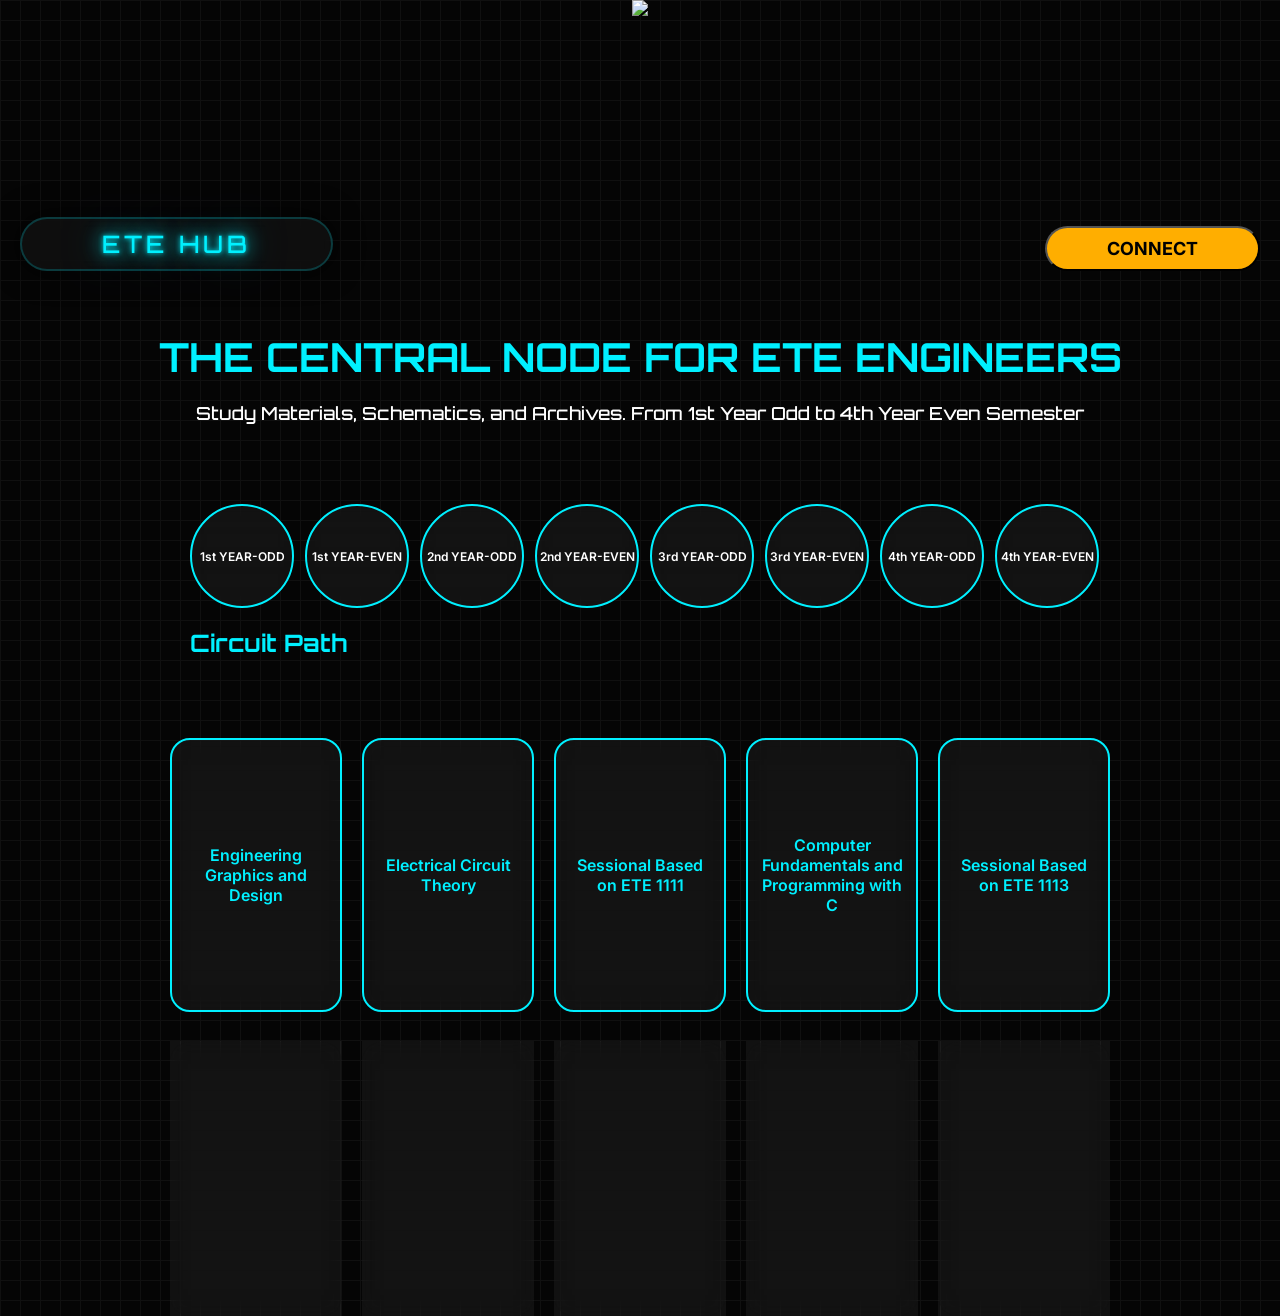
==== home.html @ 5af94e94 "creating an website for the dept" ====
<!DOCTYPE html>
<html lang="en">
<head>
    <meta charset="UTF-8">
    <meta name="viewport" content="width=device-width, initial-scale=1.0">
    <title>ETE-HUM</title>
    <link rel="stylesheet" href="style.css">
        <link rel="preconnect" href="https://fonts.googleapis.com">
    <link rel="preconnect" href="https://fonts.gstatic.com" crossorigin>
    <link href="https://fonts.googleapis.com/css2?family=Inter:wght@400;600;700&family=Orbitron:wght@500;700&display=swap" rel="stylesheet">
</head>
<body>
    <header class="brand">
        <img src="https://i.postimg.cc/B67m3Rxk/Whats-App-Image-2025-11-13-at-9-35-35-PM.jpg" class="brand-logo">
    </header>
    <header class="header">
        <div class="logo">
            ETE HUB
        </div>
        <nav>
        <ul class="search-bar">

            <li><button class="button">CONNECT</button></li>
        </ul>
       </nav> 
    </header>
    <main class="page">
        <div class="heading">
            THE CENTRAL NODE FOR ETE ENGINEERS
        </div>
        <div class="top-para">
            Study Materials, Schematics, and Archives. From 1st Year Odd to 4th Year Even Semester
        </div>
        <nav class="round-card">
            <div class="round-card-one"><a href="#">1st YEAR-ODD</a></div>
             <div class="round-card-two"><a href="#">1st YEAR-EVEN</a></div>
              <div class="round-card-three"><a href="#">2nd YEAR-ODD</a></div>
               <div class="round-card-four"><a href="#">2nd  YEAR-EVEN</a></div>
                <div class="round-card-five"><a href="#">3rd YEAR-ODD</a></div>
                 <div class="round-card-six"><a href="#">3rd YEAR-EVEN</a></div>
                  <div class="round-card-seven"><a href="#">4th YEAR-ODD</a></div>
                   <div class="round-card-eight"><a href="#">4th YEAR-EVEN</a></div>
        </nav>
      <h2 class="card-name">Circuit Path</h2>
        <div class="card">
            
            <div class="card-one">Engineering Graphics and Design </div>
               <div class="card-two"> Electrical Circuit Theory</div>
                   <div class="card-three"> Sessional Based on ETE 1111</div>
                       <div class="card-four">Computer Fundamentals and Programming with C </div>
                           <div class="card-five">Sessional Based on ETE 1113 </div>
                               <div class="card-six">Physics </div>
                                   <div class="card-seven">Sessional Based on Phy 1115 </div>
                                       <div class="card-eight"> Calculus and Differential Equations</div>
                                           <div class="card-nine">Communicative English </div>
                                               <div class="card-ten">English Language Lab</div>
        </div>
    </main>
</body>
</html>
---- style.css ----
body {
  height: 100vh;
  padding: 0;
  margin: 0;
  background: linear-gradient(to right, #101010 1px, transparent 1px),
    linear-gradient(to bottom, #101010 1px, transparent 1px);
  background-size: 20px 20px;
  background-color: #050505;
}
.header {
  display: grid;
  color: white;
  grid-template-columns: auto auto;
  align-items: center;
  justify-content: space-between;
  padding-left: 20px;
}
.search-bar {
  display: grid;
  grid-template-columns: auto auto;
  list-style: none;
  column-gap: 20px;
  padding-top: 60px;
}
.logo {
  font-family: "Orbitron", sans-serif;
  font-size: 24px;
  letter-spacing: 4px;
  text-transform: uppercase;
  font-weight: 500;
  color: #00f0ff;
  text-shadow: 0 0 5px #00f0ff, 0 0 20px #00f0ff,
    0 0 40px rgba(0, 240, 255, 0.5);
  background-color: rgb(255, 255, 255, 0.01);
  padding: 10px 80px;
  border: 2px solid rgba(0, 240, 255, 0.2);
  background: rgba(20, 20, 20, 0.6);
  backdrop-filter: blur(10px);
  border-radius: 100px;
  box-shadow: 0 0 30px rgba(0, 0, 0, 0.8);
  animation: electric-pulse 4s infinite ease-in-out;
}

.button {
  background-color: #ffae00;
  padding: 10px 60px;
  transform: translateY(-25px);
  border-radius: 100px;
  font-size: 18px;
  font-family: "inter", sans-serif;
  font-weight: 700;
  transition: all 0.2s ease-in-out;
}
.button:hover {
  background-color: #ffbe33;

  box-shadow: 0 0 25px rgba(255, 174, 0, 0.6);
}

.heading {
  color: #00f0ff;
  font-family: "Orbitron", sans-serif;
  font-size: 40px;
  text-align: center;
  padding: 20px;
  font-weight: 700;
  animation: electric-pulse 4s infinite;
}
.top-para {
  color: white;
  text-align: center;
  font-family: "Orbitron", sans-serif;
  font-weight: 500;
  font-size: 18px;
}
a {
  text-decoration: none;
  color: white;
  font-size: 12px;
  font-family: "Inter", sans-serif;
  font-weight: 600;
}
.round-card {
  display: grid;
  grid-template-columns: 1fr 1fr 1fr 1fr 1fr 1fr 1fr 1fr;
  padding-left: 190px;
  padding-top: 80px;
  padding-right: 170px;

}
.round-card > * {
width: 100px;
  height: 100px;
  border-radius: 50%;
  background-color: rgba(255, 255, 255, 0.05);
  backdrop-filter: blur(8px);
  display: grid;
  justify-content: center;
  align-items: center;
  border: 2px solid rgba(0, 240, 255, 1);
  transition: all 0.2s ease-in-out;
}
.round-card > *:hover {
  transform: scale(1.1);
  border: 1px solid #00f0ff;
  box-shadow: 0 0 8px rgba(0, 240, 255, 0.6), 0 0 15px rgba(0, 240, 255, 0.3);
  background-color: rgba(0, 240, 255, 0.1);
  color: #00f0ff;
  cursor: pointer;
}
.round-card > *:active {
  border: 1px solid #00f0ff;
  box-shadow: 0 0 8px rgba(0, 240, 255, 0.8), 0 0 20px rgba(0, 240, 255, 0.4),
    0 0 30px rgba(0, 240, 255, 0.2);
  background-color: rgba(0, 240, 255, 0.15);
  color: #ffffff;
}
.card-name {
  color: #00f0ff;
  padding-left: 190px;
  font-family: "Orbitron", sans-serif;
}
.card {
  display: grid;
  grid-template-columns: 1fr 1fr 1fr 1fr 1fr;
  padding-left: 170px;
  padding-top: 60px;
 padding-right: 170px;
  color: #ffffff;
  font-family: "Inter", sans-serif;
  row-gap: 30px;
  font-size: 16px;
  font-weight: 600;
  text-align: center;
  justify-content: center;
  align-items: center;
    column-gap: 20px;
}
.card > * {
  color: #00f0ff;
  display: grid;
  height: 250px;
  background-color: rgba(255, 255, 255, 0.05);
  justify-content: center;
  align-items: center;
  border-radius: 20px;
  backdrop-filter: blur(10px);
  border: 2px solid rgba(0, 240, 255, 1);
  transition: all 0.2s ease-in-out;
  padding: 10px;
}
.card > *:hover {
  transform: scale(1.1);
  border: 1px solid #00f0ff;
  box-shadow: 0 0 8px rgba(0, 240, 255, 0.6), 0 0 15px rgba(0, 240, 255, 0.3);
  background-color: rgba(0, 240, 255, 0.1);
  color: #e0ffff;
  cursor: pointer;
}
.card > *:active {
  border: 1px solid #00f0ff;
  box-shadow: 0 0 8px rgba(0, 240, 255, 0.8), 0 0 20px rgba(0, 240, 255, 0.4),
    0 0 30px rgba(0, 240, 255, 0.2);
  background-color: rgba(0, 240, 255, 0.15);
  color: #ffffff;
}
.brand {
  display: grid;
  justify-items: center;
}
.brand-logo {
  height: 175px;
}
@keyframes electric-pulse {
  0%,
  100% {
    text-shadow: 0 0 5px #00f0ff, 0 0 20px rgba(0, 240, 255, 0.8),
      0 0 50px rgba(0, 240, 255, 0.4);
    opacity: 1;
  }
  50% {
    text-shadow: 0 0 2px #00f0ff, 0 0 15px rgba(0, 240, 255, 0.5),
      0 0 30px rgba(0, 240, 255, 0.2);
    opacity: 0.85;
  }
}
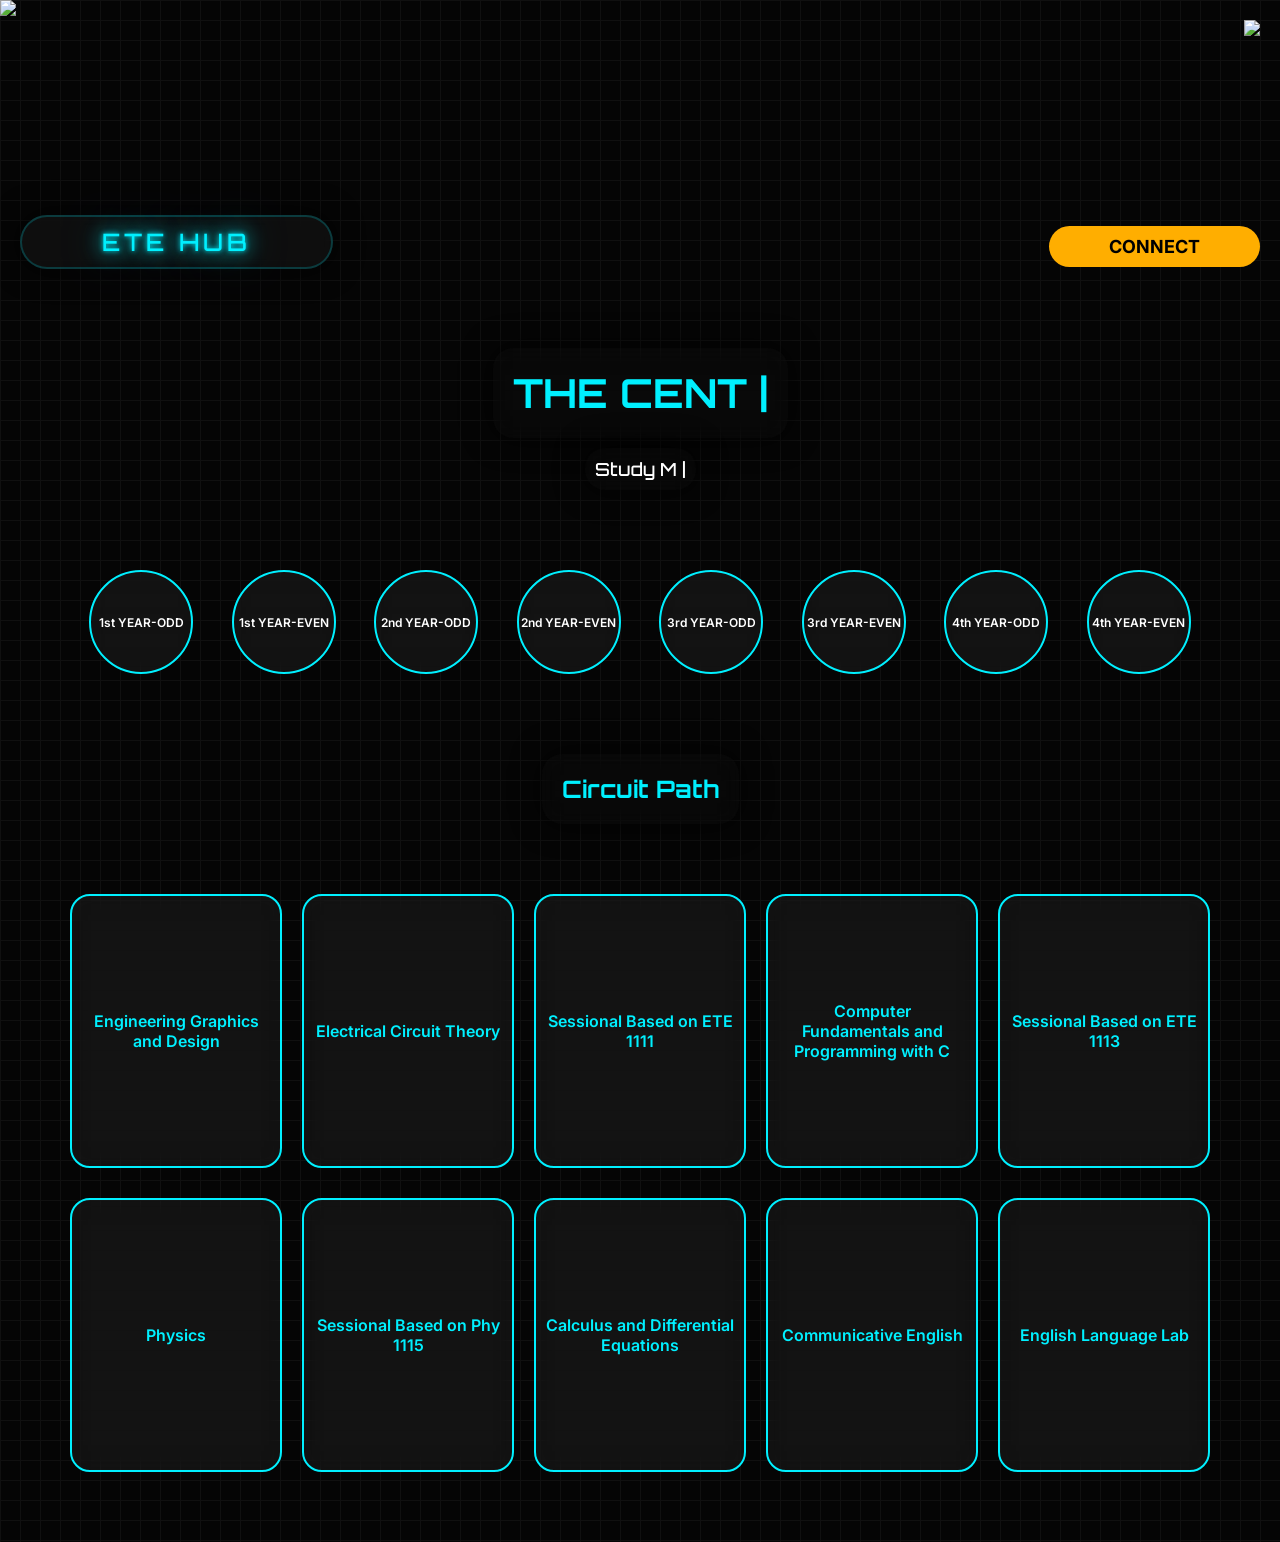
==== commit 97f42880: "modified" ====
--- a/home.html
+++ b/home.html
@@ -12,6 +12,9 @@
 <body>
     <header class="brand">
         <img src="https://i.postimg.cc/B67m3Rxk/Whats-App-Image-2025-11-13-at-9-35-35-PM.jpg" class="brand-logo">
+        <img src="https://i.postimg.cc/5ymBZmrt/E-logo.jpg" class="ete-logo">
+    <video autoplay loop muted playsinline class="video-deksotp"><source src="assests/2792370-hd_1920_1080_30fps.mp4"type="video/mp4" ></video>
+       <video autoplay loop muted playsinline class="video-mobile"><source src="assests/100493-656497720_medium.mp4"type="video/mp4" ></video>
     </header>
     <header class="header">
         <div class="logo">
@@ -26,10 +29,22 @@
     </header>
     <main class="page">
         <div class="heading">
-            THE CENTRAL NODE FOR ETE ENGINEERS
+            <span class="typeWriter" 
+        data-text='["THE CENTRAL NODE FOR ETE ENGINEERS"]' 
+        data-max="0.6" 
+        data-speed="2" 
+        data-start="500">
+  </span> 
+  
         </div>
         <div class="top-para">
-            Study Materials, Schematics, and Archives. From 1st Year Odd to 4th Year Even Semester
+                 <span class="typeWriter" 
+        data-text='[" Study Materials, Schematics, and Archives. From 1st Year Odd to 4th Year Even Semester"]' 
+        data-max="0.6" 
+        data-speed="2" 
+        data-start="500">
+  </span> 
+           
         </div>
         <nav class="round-card">
             <div class="round-card-one"><a href="#">1st YEAR-ODD</a></div>
@@ -57,4 +72,6 @@
         </div>
     </main>
 </body>
+<script src ="TypeLighterJS-Typewriter-master/typelighter.min.js"></script>
+
 </html>
--- a/style.css
+++ b/style.css
@@ -14,6 +14,7 @@
   align-items: center;
   justify-content: space-between;
   padding-left: 20px;
+  margin-bottom:40px;
 }
 .search-bar {
   display: grid;
@@ -40,7 +41,24 @@
   box-shadow: 0 0 30px rgba(0, 0, 0, 0.8);
   animation: electric-pulse 4s infinite ease-in-out;
 }
-
+.video-deksotp{
+   position: fixed;         
+  top: 0;
+  left: 0;
+  width: 100%;
+  height: 100%;
+  object-fit:cover;     
+  z-index: -1;       
+}
+.video-mobile{
+   position: fixed;         
+  top: 0;
+  left: 0;
+  width: 100%;
+  height: 100%;
+  object-fit:cover;     
+  z-index: -1;       
+}
 .button {
   background-color: #ffae00;
   padding: 10px 60px;
@@ -50,6 +68,7 @@
   font-family: "inter", sans-serif;
   font-weight: 700;
   transition: all 0.2s ease-in-out;
+  border: none;
 }
 .button:hover {
   background-color: #ffbe33;
@@ -65,6 +84,15 @@
   padding: 20px;
   font-weight: 700;
   animation: electric-pulse 4s infinite;
+  width: fit-content;
+  margin: 0 auto;
+    background-color: rgb(255, 255, 255, 0.01);
+  backdrop-filter: blur(10px);
+   border:none;
+    border-radius: 20px;
+  box-shadow: 0 0 30px rgba(0, 0, 0, 0.8);
+  margin-bottom: 10px;
+  max-width: 80%;
 }
 .top-para {
   color: white;
@@ -72,6 +100,14 @@
   font-family: "Orbitron", sans-serif;
   font-weight: 500;
   font-size: 18px;
+     background-color: rgb(255, 255, 255, 0.01);
+  backdrop-filter: blur(10px);
+    border-radius: 20px;
+  box-shadow: 0 0 30px rgba(0, 0, 0, 0.8);
+    width: fit-content;
+  margin: 0 auto;
+    padding: 10px;
+    max-width: 80%;
 }
 a {
   text-decoration: none;
@@ -81,12 +117,13 @@
   font-weight: 600;
 }
 .round-card {
-  display: grid;
-  grid-template-columns: 1fr 1fr 1fr 1fr 1fr 1fr 1fr 1fr;
-  padding-left: 190px;
-  padding-top: 80px;
-  padding-right: 170px;
-
+display: grid;
+padding:80px;
+    grid-template-columns: repeat(auto-fit, minmax(100px, 1fr)); 
+    gap: 20px;
+    justify-items: center;
+justify-content:center;
+  align-items:center;
 }
 .round-card > * {
 width: 100px;
@@ -117,15 +154,23 @@
 }
 .card-name {
   color: #00f0ff;
-  padding-left: 190px;
-  font-family: "Orbitron", sans-serif;
+  font-family: "Orbitron", sans-serif;
+  display:grid;
+  justify-items: center;
+  animation: electric-pulse 4s infinite ease-in-out;
+     background-color: rgb(255, 255, 255, 0.01);
+  backdrop-filter: blur(10px);
+    border-radius: 20px;
+  box-shadow: 0 0 30px rgba(0, 0, 0, 0.8);
+    width: fit-content;
+  margin: 0 auto;
+  padding: 20px;
+  max-width: 80%;
 }
 .card {
   display: grid;
-  grid-template-columns: 1fr 1fr 1fr 1fr 1fr;
-  padding-left: 170px;
-  padding-top: 60px;
- padding-right: 170px;
+  grid-template-columns: 2fr;
+  padding: 70px;
   color: #ffffff;
   font-family: "Inter", sans-serif;
   row-gap: 30px;
@@ -166,11 +211,18 @@
 }
 .brand {
   display: grid;
-  justify-items: center;
+    grid-template-columns: auto auto;
+   justify-content: space-between;
+}
+.ete-logo{
+  height: 100px; 
+padding: 20px;
+
 }
 .brand-logo {
   height: 175px;
 }
+
 @keyframes electric-pulse {
   0%,
   100% {
@@ -183,4 +235,45 @@
       0 0 30px rgba(0, 240, 255, 0.2);
     opacity: 0.85;
   }
-}+}
+
+@media (min-width: 600px) {
+    .card {
+        grid-template-columns: repeat(2, 1fr);
+    }
+       .video-mobile{
+      display: none;
+    }
+}
+@media (min-width: 1024px) {
+    .card {
+        grid-template-columns: repeat(5, 1fr); 
+    }
+    .video-mobile{
+      display: none;
+    }
+}
+@media (max-width: 768px) {
+    .card>* {
+        height: 100px; 
+        font-size: 14px; 
+        padding: 10px;   
+    }
+     .button{
+    padding: 10px 20px;
+  }
+   .logo{
+
+    padding: 10px 20px;
+  }
+  .brand{
+    justify-content:space-between;
+  }
+  .video-deksotp{
+    display: none;
+  }
+  body{
+    background-image: url(https://i.postimg.cc/L6j1nv4T/vecteezy-ai-generated-circuit-board-background-36185577.jpg);
+    background-size: cover;
+  }
+}
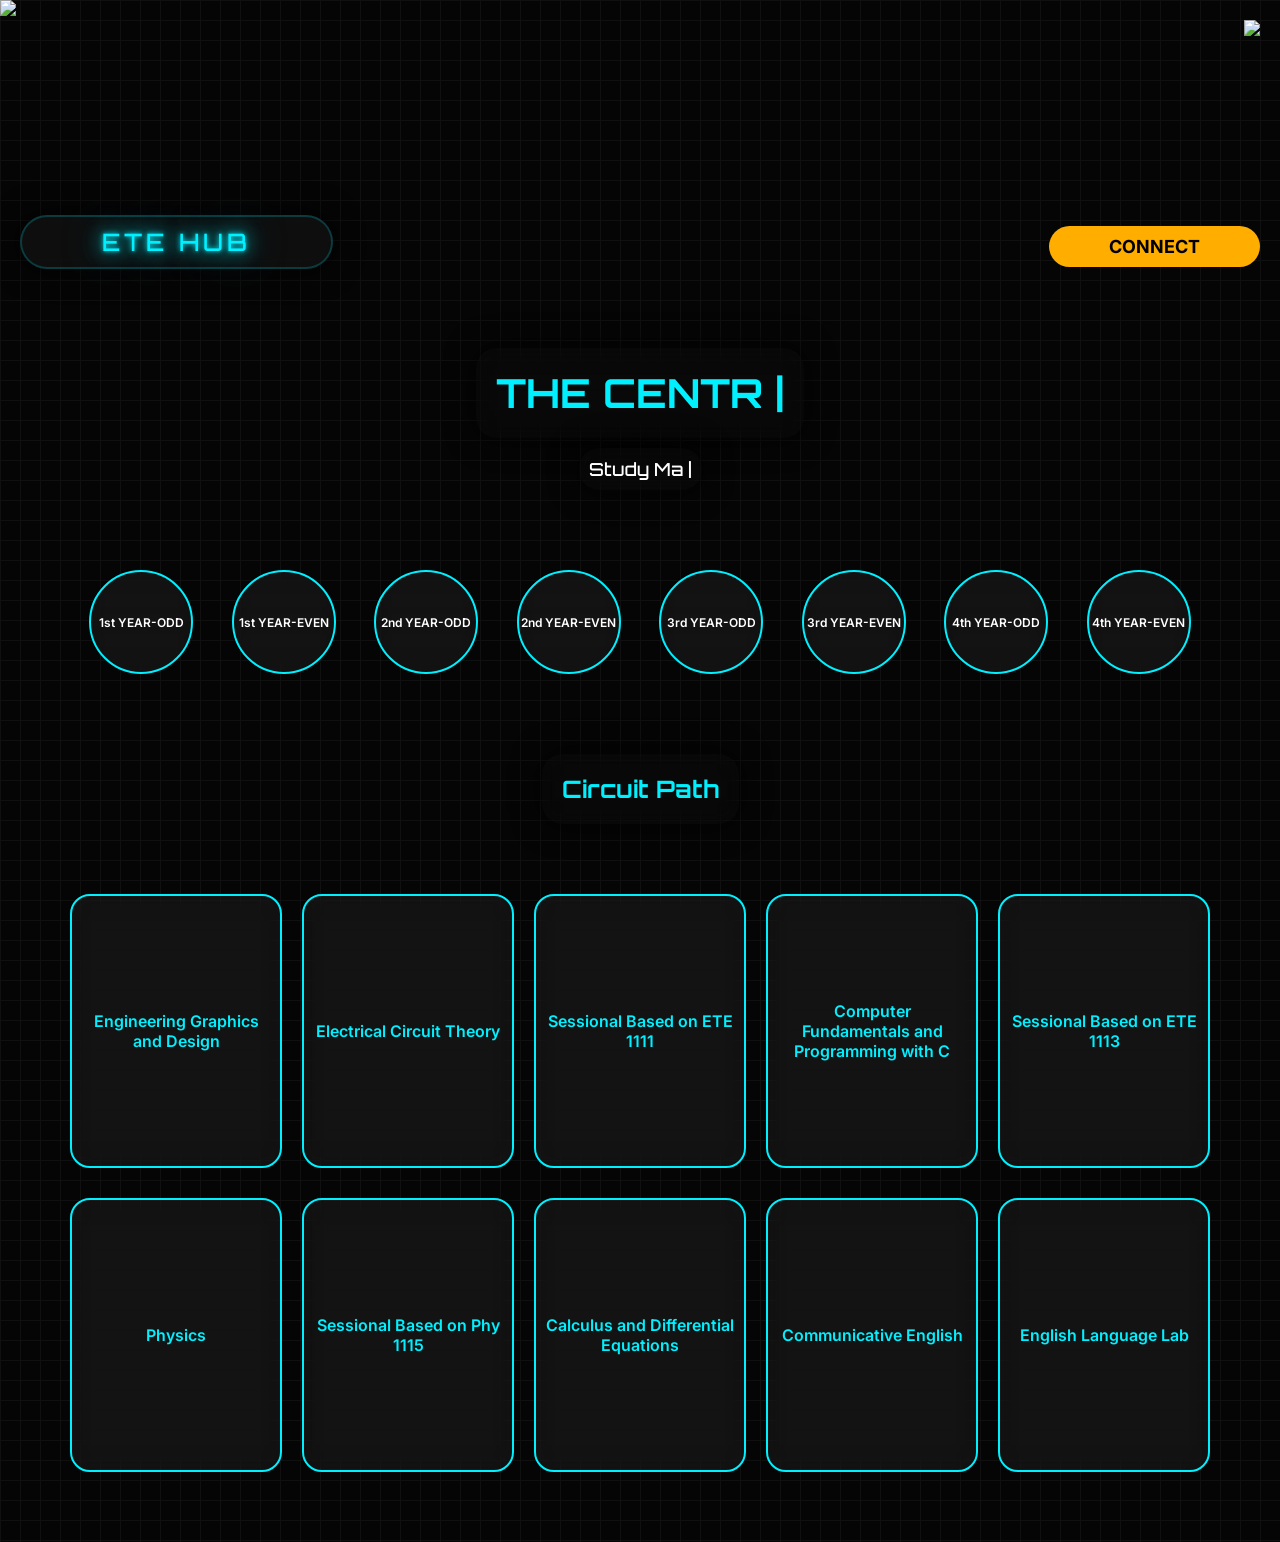
==== commit 9ee834af: "trying to make the java working" ====
--- a/home.html
+++ b/home.html
@@ -72,6 +72,6 @@
         </div>
     </main>
 </body>
-<script src ="TypeLighterJS-Typewriter-master/typelighter.min.js"></script>
+<script src ="assests/TypeLighterJS-Typewriter-master/typelighter.min.js"></script>
 
 </html>
